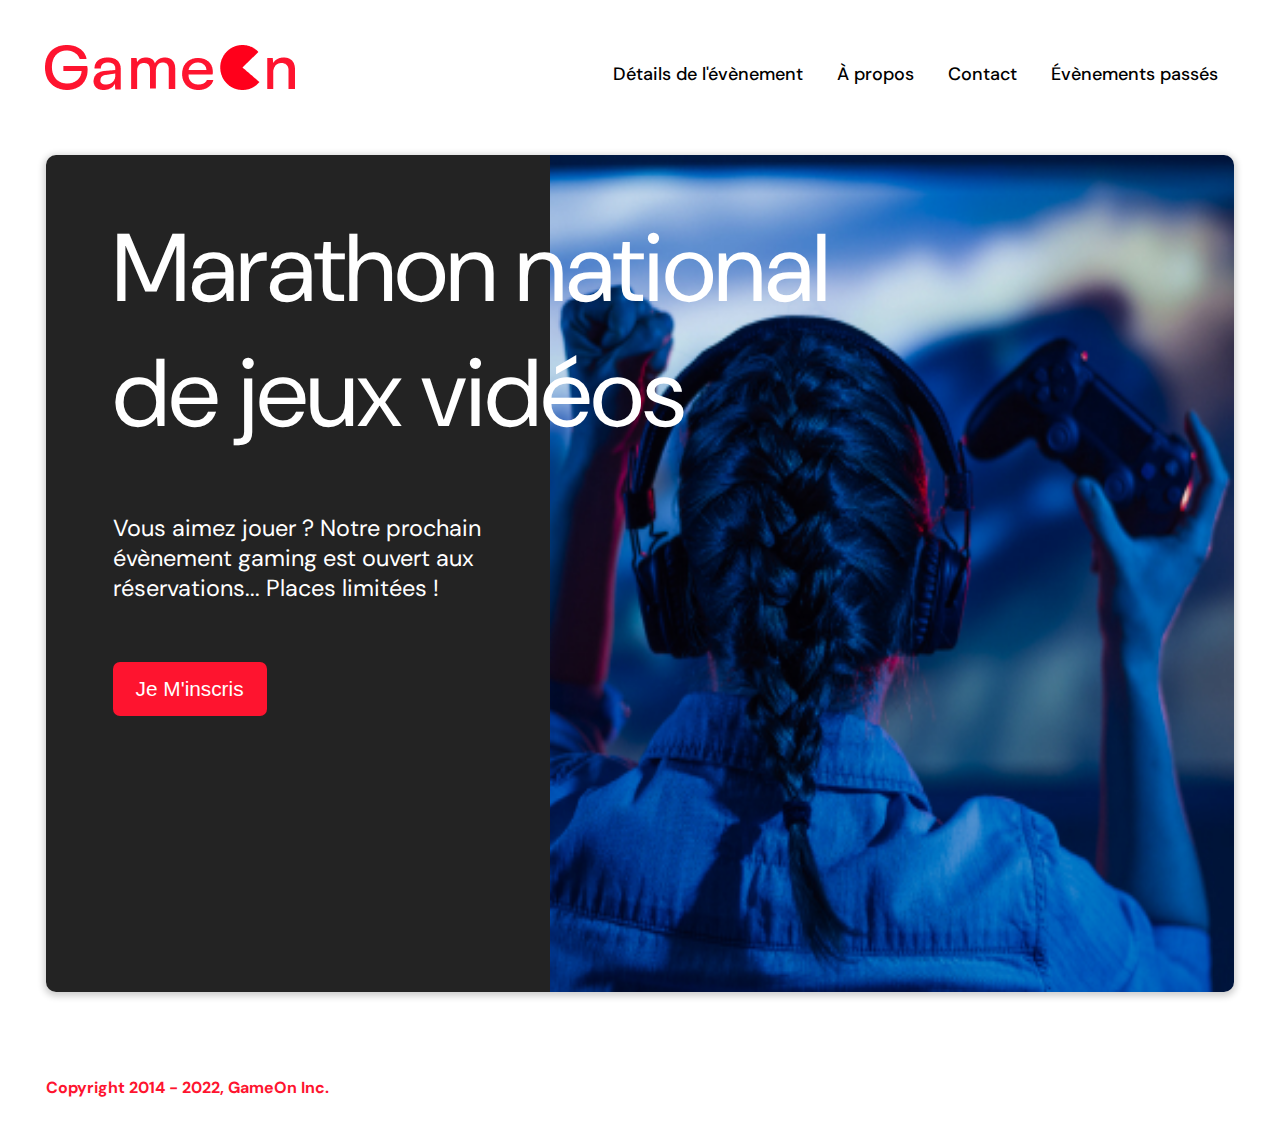
==== starterOnly/index.html @ b4ab7471 "first commit" ====
<!DOCTYPE html>
<html lang="fr">
  <head>
    <meta charset="utf-8" />
    <title>Reservation</title>
    <meta name="viewport" content="width=device-width,initial-scale=1" />
    <link rel="stylesheet" href="modal.css" />
    <link rel="stylesheet" href="https://cdnjs.cloudflare.com/ajax/libs/font-awesome/4.7.0/css/font-awesome.min.css">
    <link
      href="https://fonts.googleapis.com/css?family=DM+Sans"
      rel="stylesheet"
    />
    <link rel="preconnect" href="https://fonts.googleapis.com">
<link rel="preconnect" href="https://fonts.gstatic.com" crossorigin>
<link href="https://fonts.googleapis.com/css2?family=DM+Sans:opsz,wght@9..40,300;9..40,400;9..40,500;9..40,600;9..40,700&display=swap" rel="stylesheet">
  </head>
  <body>
    <div class="topnav" id="myTopnav">
        <div class="header-logo">
          <img alt="logo" src="Logo.png" width="auto" height="auto" />
        </div>
        <div class="main-navbar">
          <div class="nav_menu">
            <!-- <a href="#" class="active"><span>Accueil</span></a> -->
            <a href="#"><span>Détails de l'évènement</span></a>
            <a href="#"><span>À propos</span></a>
            <a href="#"><span>Contact</span></a>
            <a href="#"><span>Évènements passés</span></a>
          </div>
          <a href="javascript:void(0);" class="icon" onclick="editNav()">
          
            <i class="fa fa-bars"></i>
          </a>
       </div>
      </div>
    </div>
    <main>
      <div class="hero-section">
        <div class="hero-content">
          <h1 class="hero-headline">
            Marathon national<br>
            de jeux vidéos
          </h1>
          <p class="hero-text">
            Vous aimez jouer ? Notre prochain évènement gaming est ouvert
            aux réservations... Places limitées !
          </p>
          <button class="btn-signup modal-btn">
            je m'inscris
          </button>
        </div>
        <div class="hero-img">
          <img src="./bg_img.jpg" alt="img" />
        </div>
        <button class="btn-signup modal-btn">
          je m'inscris
        </button>
      </div>

      <div class="bground">
        <div class="content">
          <span class="close"></span>
          <div class="modal-body">
            <form
              name="reserve"
              action="index.html"
              method="get"
              onsubmit="return validate();"
            >
              <div
                class="formData">
                <label>Prénom</label><br>
                <input
                  class="text-control"
                  type="text"
                  id="first"
                  name="first"
                  minlength="2"
                /><br>
              </div>
              <div
                class="formData">
                <label>Nom</label><br>
                <input
                  class="text-control"
                  type="text"
                  id="last"
                  name="last"
                /><br>
              </div>
              <div
                class="formData">
                <label>E-mail</label><br>
                <input
                  class="text-control"
                  type="email"
                  id="email"
                  name="email"
                /><br>
              </div>
              <div
                class="formData">
                <label>Date de naissance</label><br>
                <input
                  class="text-control"
                  type="date"
                  id="birthdate"
                  name="birthdate"
                /><br>
              </div>
              <div
                class="formData">
                <label>À combien de tournois GameOn avez-vous déjà participé ?</label><br>
                <input type="number" class="text-control" id="quantity" name="quantity" min="0" max="99">
              </div>
              <p class="text-label">A quel tournoi souhaitez-vous participer cette année ?</p>
              <div
                class="formData">
                <input
                  class="checkbox-input"
                  type="radio"
                  id="location1"
                  name="location"
                  value="New York"
                />
                <label class="checkbox-label" for="location1">
                  <span class="checkbox-icon"></span>
                  New York</label
                >
                <input
                  class="checkbox-input"
                  type="radio"
                  id="location2"
                  name="location"
                  value="San Francisco"
                />
                <label class="checkbox-label" for="location2">
                  <span class="checkbox-icon"></span>
                  San Francisco</label
                >
                <input
                  class="checkbox-input"
                  type="radio"
                  id="location3"
                  name="location"
                  value="Seattle"
                />
                <label class="checkbox-label" for="location3">
                  <span class="checkbox-icon"></span>
                  Seattle</label
                >
                <input
                  class="checkbox-input"
                  type="radio"
                  id="location4"
                  name="location"
                  value="Chicago"
                />
                <label class="checkbox-label" for="location4">
                  <span class="checkbox-icon"></span>
                  Chicago</label
                >
                <input
                  class="checkbox-input"
                  type="radio"
                  id="location5"
                  name="location"
                  value="Boston"
                />
                <label class="checkbox-label" for="location5">
                  <span class="checkbox-icon"></span>
                  Boston</label
                >
                <input
                  class="checkbox-input"
                  type="radio"
                  id="location6"
                  name="location"
                  value="Portland"
                />
                <label class="checkbox-label" for="location6">
                  <span class="checkbox-icon"></span>
                  Portland</label
                >
              </div>

              <div
                class="formData">
                <input
                  class="checkbox-input"
                  type="checkbox"
                  id="checkbox1"
                  checked
                />
                <label class="checkbox2-label" for="checkbox1" required>
                  <span class="checkbox-icon"></span>
                  J'ai lu et accepté les conditions d'utilisation.
                </label>
                <br>
                <input class="checkbox-input" type="checkbox" id="checkbox2" />
                <label class="checkbox2-label" for="checkbox2">
                  <span class="checkbox-icon"></span>
                  Je Je souhaite être prévenu des prochains évènements.
                </label>
                <br>
              </div>
              <input
                class="btn-submit"
                type="submit"
                class="button"
                value="C'est parti"
              />
            </form>
          </div>
        </div>
      </div>
    </main>
    <footer>
      <p class="copyrights">
        Copyright 2014 - 2022, GameOn Inc.
      </p>
    </footer>
    <script src="modal.js"></script>
  </body>
</html>
---- starterOnly/modal.css ----
:root {
  --font-default: "DM Sans", Arial, Helvetica, sans-serif;
  --font-slab: var(--font-default);
  --modal-duration: 0.8s;
}
* {
  box-sizing: border-box;
  margin: 0;
  padding: 0;
}
/* Landing Page */

body {
  margin: 0;
  display: flex;
  flex-direction: column;
  background-image: url("background.png");
  font-family: var(--font-default);
  font-size: 18px;
  max-width: 1300px;
  margin: 0 auto;
}

p {
  margin-bottom: 0;
  padding: 0.5vw;
}

img {
  padding-right: 1rem;
}

.topnav {
  overflow: hidden;
  margin: 3.5%;
}
.header-logo {
    float: left;
}
.main-navbar {
    float: right;
}
.topnav a {
  float: left;
  display: block;
  color: #000000;
  text-align: center;
  padding: 12px 12px;
  margin: 5px;
  text-decoration: none;
  font-size: 18px;
  font-weight: 500;
  font-family: "DM Sans" , sans-serif;
}

.topnav a:hover {
  background-color: #ff0000;
  color: #ffffff;
  border-radius: 15px;
  text-decoration: underline;
  text-decoration-thickness: 1px;
  text-underline-offset: 5px;
 
}

.topnav a.active {
  background-color: #ff0000;
  color: #ffffff;
  border-radius: 15px;
}

.topnav .icon {
  color:#FF001B ;
  display: none;
}

@media screen and (max-width: 768px) {
  .main-navbar {
    display: flex;
    flex-direction: column;
  }
  .nav_menu {
    padding-top: 30px;
  }
  .topnav a {
    display: none;
   
  }
  .topnav a.icon {
    float: right;
    display: block;
  }
  
  .header-logo img {
    float: left;
    width: 80%;
}
}
 
@media screen and (max-width: 768px) {
  .topnav.responsive {
    position: relative;
  }
  .topnav.responsive .icon {
    position: absolute;
    right: 0;
    top: -15px;
  }
  .topnav.responsive a {
    float: none;
    display: block;
    text-align: left;
  }
}



 @media screen and (max-width: 540px) {
  .topnav a {
    display: none;
  }
  .topnav a.icon {
    float: right;
    display: block;
    margin-top: 0px;
  }
  .nav_menu {
    padding-top: 0px;
  }
  .header-logo img {
    float: left;
    width: 50%;
}
} 

main {
  font-size: 130%;
  font-weight: bolder;
  color: black;
  padding-top: 0.5vw;
  padding-left: 2vw;
  padding-right: 2vw;
  margin: 1px 20px 15px;
  border-radius: 2rem;
  text-align: justify;


}

.modal-btn {
  font-size: 145%;
  background: #fe142f;
  display: flex;
  margin: auto;
  padding: 2em;
  color: #fff;
  padding: 0.75rem 2.5rem;
  border-radius: 1rem;
  cursor: pointer;
}

.modal-btn:hover {
  background: #3876ac;
}

.footer {
  margin: 20px;
  padding: 10px;
  font-family: var(--font-slab);
}

/* Modal form */

.button {
  background: #fe142f;
  margin-top: 0.5em;
  padding: 1em;
  color: #fff;
  border-radius: 15px;
  cursor: pointer;
  font-size: 16px;
}

.button:hover {
  background: #3876ac;
}

.smFont {
  font-size: 16px;
}

.bground {
  display: none;
  position: fixed;
  z-index: 1;
  left: 0;
  top: 0;
  height: 100%;
  width: 100%;
  overflow: auto;
  background-color: rgba(26, 39, 156, 0.4);
}

.content {
  margin: 5% auto;
  width: 100%;
  max-width: 500px;
  animation-name: modalopen;
  animation-duration: var(--modal-duration);
  background: #232323;
  border-radius: 10px;
  overflow: hidden;
  position: relative;
  color: #fff;
  padding-top: 10px;
}

.modal-body {
  padding: 15px 8%;
  margin: 15px auto;
}

label {
  font-family: var(--font-default);
  font-size: 17px;
  font-weight: normal;
  display: inline-block;
  margin-bottom: 11px;
}
input {
  padding: 8px;
  border: 0.8px solid #ccc;
  outline: none;
}
.text-control {
  margin: 0;
  padding: 8px;
  width: 100%;
  border-radius: 8px;
  font-size: 20px;
  height: 48px;
}
.formData[data-error]::after {
  content: attr(data-error);
  font-size: 0.4em;
  color: #e54858;
  display: block;
  margin-top: 7px;
  margin-bottom: 7px;
  text-align: right;
  line-height: 0.3;
  opacity: 0;
  transition: 0.3s;
}
.formData[data-error-visible="true"]::after {
  opacity: 1;
}
.formData[data-error-visible="true"] .text-control {
  border: 2px solid #e54858;
}
/* 
input[data-error]::after {
    content: attr(data-error);
    font-size: 0.4em;
    color: red;
} */
.checkbox-label,
.checkbox2-label {
  position: relative;
  margin-left: 36px;
  font-size: 12px;
  font-weight: normal;
}
.checkbox-label .checkbox-icon,
.checkbox2-label .checkbox-icon {
  display: block;
  width: 20px;
  height: 20px;
  border: 2px solid #279e7a;
  border-radius: 50%;
  text-indent: 29px;
  white-space: nowrap;
  position: absolute;
  left: -30px;
  top: -1px;
  transition: 0.3s;
}
.checkbox-label .checkbox-icon::after,
.checkbox2-label .checkbox-icon::after {
  content: "";
  width: 13px;
  height: 13px;
  background-color: #279e7a;
  border-radius: 50%;
  text-indent: 29px;
  white-space: nowrap;
  position: absolute;
  left: 50%;
  top: 50%;
  transform: translate(-50%, -50%);
  transition: 0.3s;
  opacity: 0;
}
.checkbox-input {
  display: none;
}
.checkbox-input:checked + .checkbox-label .checkbox-icon::after,
.checkbox-input:checked + .checkbox2-label .checkbox-icon::after {
  opacity: 1;
}
.checkbox-input:checked + .checkbox2-label .checkbox-icon {
  background: #279e7a;
}
.checkbox2-label .checkbox-icon {
  border-radius: 4px;
  border: 0;
  background: #c4c4c4;
}
.checkbox2-label .checkbox-icon::after {
  width: 7px;
  height: 4px;
  border-radius: 2px;
  background: transparent;
  border: 2px solid transparent;
  border-bottom-color: #fff;
  border-left-color: #fff;
  transform: rotate(-55deg);
  left: 21%;
  top: 19%;
}
.close {
  position: absolute;
  right: 15px;
  top: 15px;
  width: 32px;
  height: 32px;
  opacity: 1;
  cursor: pointer;
  transform: scale(0.7);
}
.close:before,
.close:after {
  position: absolute;
  left: 15px;
  content: " ";
  height: 33px;
  width: 3px;
  background-color: #fff;
}
.close:before {
  transform: rotate(45deg);
}
.close:after {
  transform: rotate(-45deg);
}
.btn-submit,
.btn-signup {
  background: #fe142f;
  display: block;
  margin: 0 auto;
  border-radius: 7px;
  font-size: 1rem;
  padding: 12px 82px;
  color: #fff;
  cursor: pointer;
  border: 0;
}
/* custom select styles */
.custom-select {
  position: relative;
  font-family: Arial;
  font-size: 1.1rem;
  font-weight: normal;
}

.custom-select select {
  display: none;
}
.select-selected {
  background-color: #fff;
}

/* Style the arrow inside the select element: */
.select-selected:after {
  position: absolute;
  content: "";
  top: 10px;
  right: 13px;
  width: 11px;
  height: 11px;
  border: 3px solid transparent;
  border-bottom-color: #f00;
  border-left-color: #f00;
  transform: rotate(-48deg);
  border-radius: 5px 0 5px 0;
}

/* Point the arrow upwards when the select box is open (active): */
.select-selected.select-arrow-active:after {
  transform: rotate(135deg);
  top: 13px;
}

.select-items div,
.select-selected {
  color: #000;
  padding: 11px 16px;
  border: 1px solid transparent;
  border-color: transparent transparent rgba(0, 0, 0, 0.1) transparent;
  cursor: pointer;
  border-radius: 8px;
  height: 48px;
}

/* Style items (options): */
.select-items {
  position: absolute;
  background-color: #fff;
  top: 89%;
  left: 0;
  right: 0;
  z-index: 99;
}

/* Hide the items when the select box is closed: */
.select-hide {
  display: none;
}

.select-items div:hover,
.same-as-selected {
  background-color: rgba(0, 0, 0, 0.1);
}
/* custom select end */
.text-label {
  font-weight: normal;
  font-size: 16px;
}
.hero-section {
  min-height: 93vh;
  border-radius: 10px;
  display: grid;
  grid-template-columns: repeat(12, 1fr);
  overflow: hidden;
  box-shadow: 0 2px 7px 2px rgba(0, 0, 0, 0.2);
  margin-bottom: 10px;
}
.hero-content {
  padding: 51px 67px;
  grid-column: span 4;
  background: #232323;
  color: #fff;
  position: relative;
  text-align: left;
  min-width: 424px;
}
.hero-content::after {
  content: "";
  width: 100%;
  height: 100%;
  background: #232323;
  position: absolute;
  right: -80px;
  top: 0;
}
.hero-content > * {
  position: relative;
  z-index: 1;
}
.hero-headline {
  font-size: 6rem;
  font-weight: normal;
  white-space: nowrap;
}
.hero-text {
  width: 146%;
  font-weight: normal;
  margin-top: 57px;
  padding: 0;
}
.btn-signup {
  outline: none;
  text-transform: capitalize;
  font-size: 1.3rem;
  padding: 15px 23px;
  margin: 0;
  margin-top: 59px;
}
.hero-img {
  grid-column: span 8;
}
.hero-img img {
  width: 100%;
  height: 100%;
  display: block;
  padding: 0;
}
.copyrights {
  color: #fe142f;
  padding: 0;
  font-size: 1rem;
  margin: 60px 0 30px;
  font-weight: bolder;
}
.hero-section > .btn-signup {
  display: none;
}
footer {
  padding-left: 2vw;
  padding-right: 2vw;
  margin: 0 20px;
}
@media screen and (max-width: 800px) {
  .hero-section {
    display: block;
    box-shadow: unset;
  }
  .hero-content {
    background: #fff;
    color: #000;
    padding: 20px;
  }
  .hero-content::after {
    content: unset;
  }
  .hero-content .btn-signup {
    display: none;
  }
  .hero-headline {
    font-size: 4.5rem;
    white-space: normal;
  }
  .hero-text {
    width: unset;
    font-size: 1.5rem;
  }
  .hero-img img {
    border-radius: 10px;
    margin-top: 40px;
  }
  .hero-section > .btn-signup {
    display: block;
    margin: 32px auto 10px;
    padding: 12px 35px;
  }
  .copyrights {
    margin-top: 50px;
    text-align: center;
  }
}

@keyframes modalopen {
  from {
    opacity: 0;
    transform: translateY(-150px);
  }
  to {
    opacity: 1;
  }
}
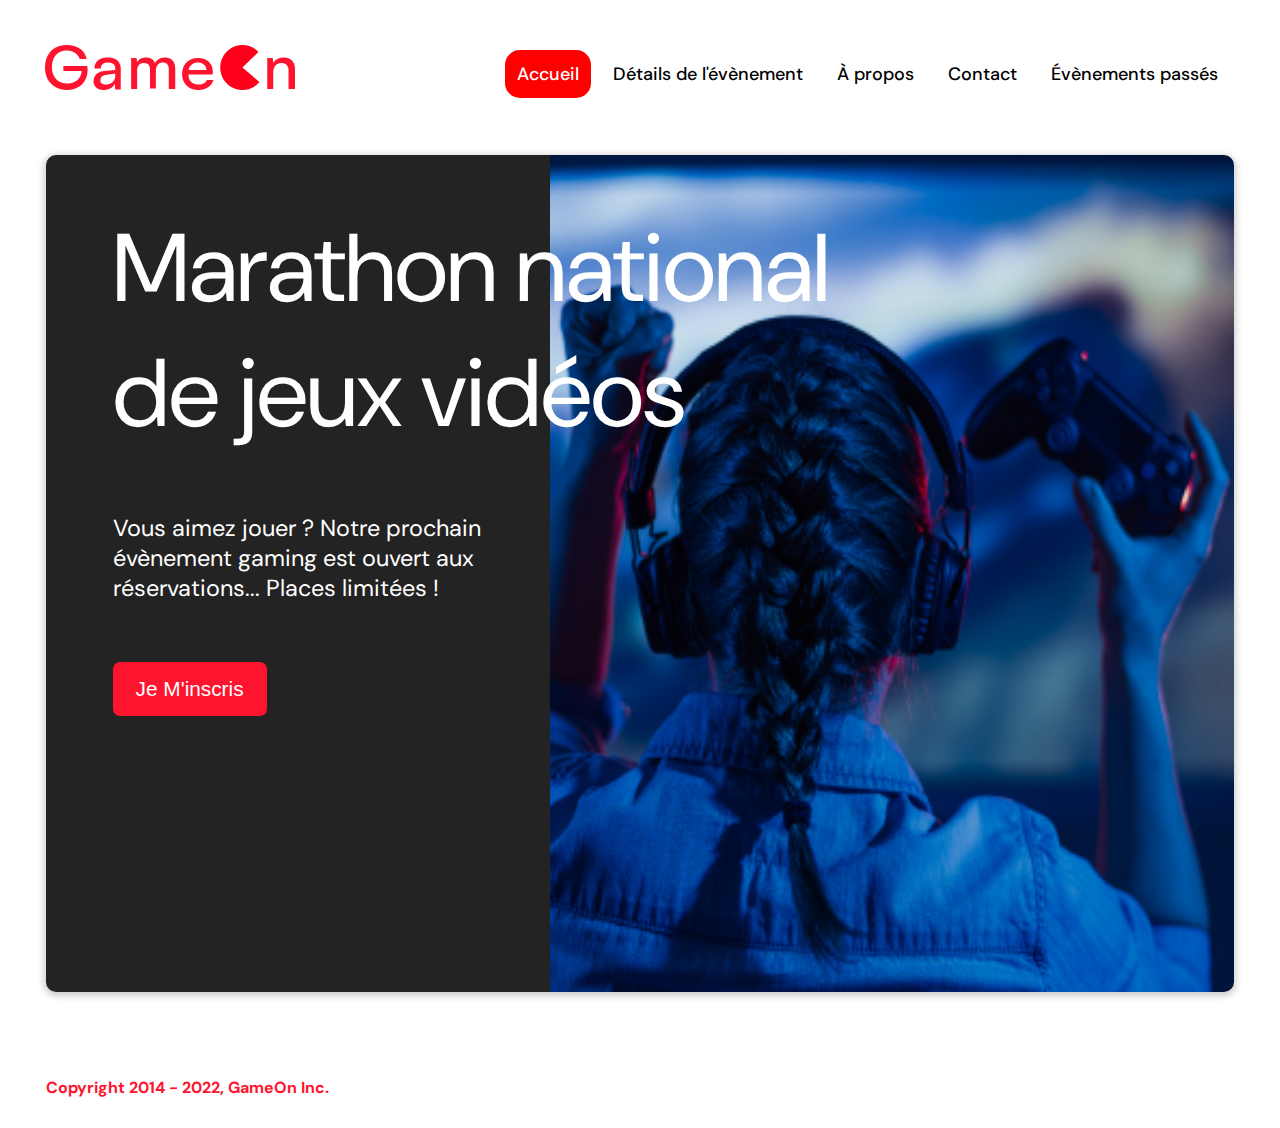
==== commit 7d2efe90: "modifier_README" ====
--- a/starterOnly/index.html
+++ b/starterOnly/index.html
@@ -21,7 +21,7 @@
         </div>
         <div class="main-navbar">
           <div class="nav_menu">
-            <!-- <a href="#" class="active"><span>Accueil</span></a> -->
+            <a href="#" class="active"><span>Accueil</span></a>
             <a href="#"><span>Détails de l'évènement</span></a>
             <a href="#"><span>À propos</span></a>
             <a href="#"><span>Contact</span></a>
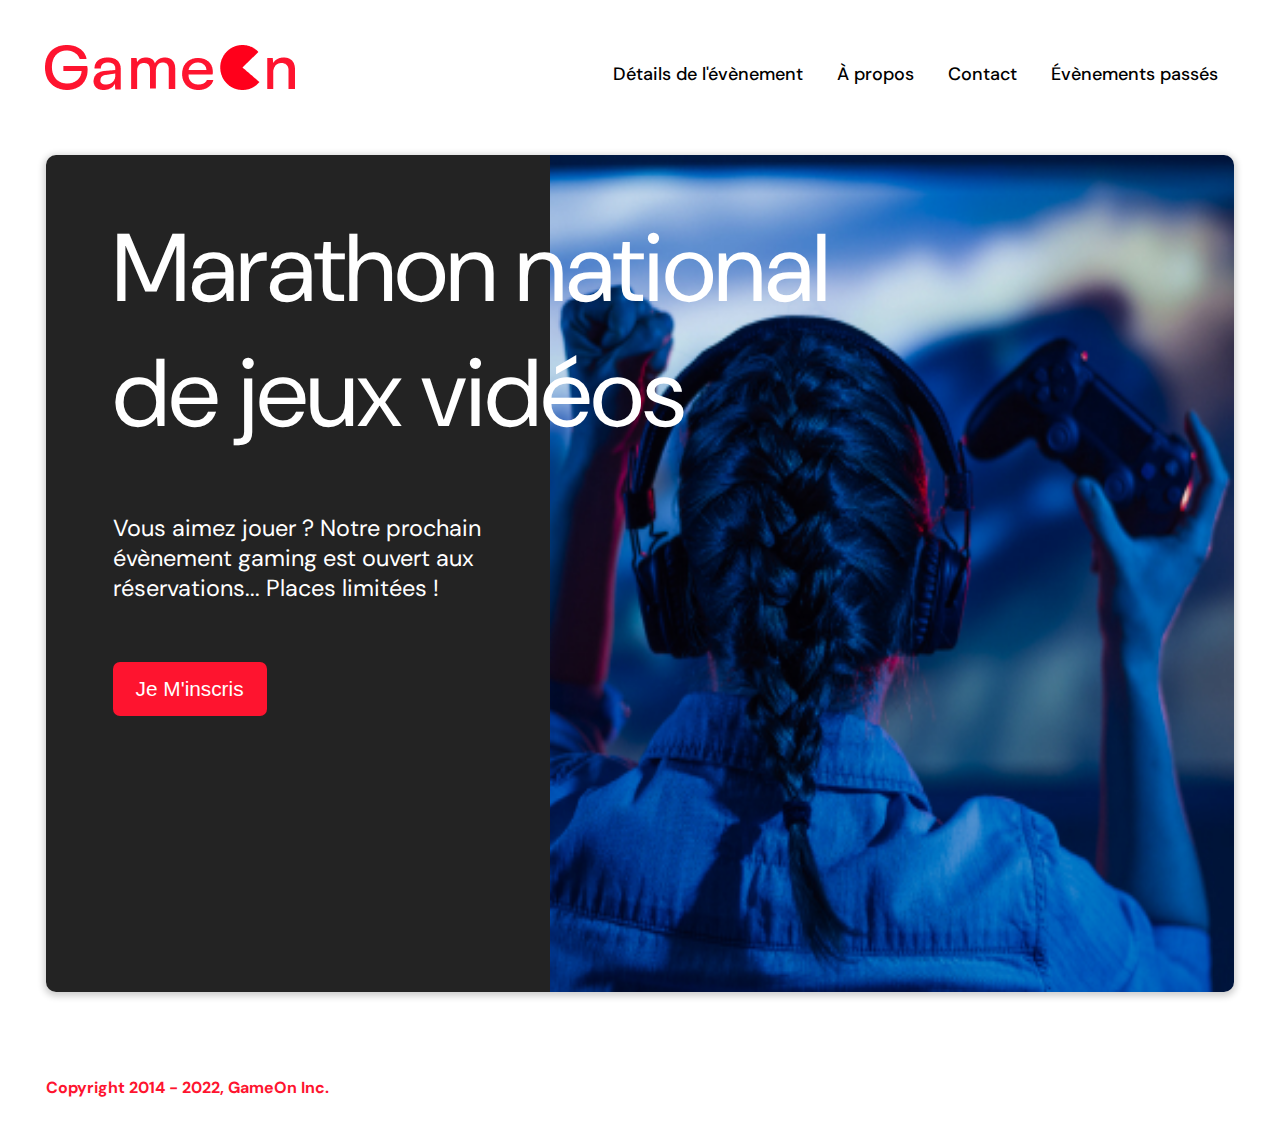
==== commit 2d1d9b52: "ajout les validation des champ" ====
--- a/starterOnly/index.html
+++ b/starterOnly/index.html
@@ -2,9 +2,9 @@
 <html lang="fr">
   <head>
     <meta charset="utf-8" />
-    <title>Reservation</title>
+    
     <meta name="viewport" content="width=device-width,initial-scale=1" />
-    <link rel="stylesheet" href="modal.css" />
+    
     <link rel="stylesheet" href="https://cdnjs.cloudflare.com/ajax/libs/font-awesome/4.7.0/css/font-awesome.min.css">
     <link
       href="https://fonts.googleapis.com/css?family=DM+Sans"
@@ -13,6 +13,10 @@
     <link rel="preconnect" href="https://fonts.googleapis.com">
 <link rel="preconnect" href="https://fonts.gstatic.com" crossorigin>
 <link href="https://fonts.googleapis.com/css2?family=DM+Sans:opsz,wght@9..40,300;9..40,400;9..40,500;9..40,600;9..40,700&display=swap" rel="stylesheet">
+<meta name="description"
+content="GameOn Landing Page - Video Game conference and competition">
+<title>GameON</title>
+<link rel="stylesheet" href="modal.css" />
   </head>
   <body>
     <div class="topnav" id="myTopnav">
@@ -21,11 +25,11 @@
         </div>
         <div class="main-navbar">
           <div class="nav_menu">
-            <a href="#" class="active"><span>Accueil</span></a>
-            <a href="#"><span>Détails de l'évènement</span></a>
-            <a href="#"><span>À propos</span></a>
-            <a href="#"><span>Contact</span></a>
-            <a href="#"><span>Évènements passés</span></a>
+            <!-- <a href="#" class="active"><span>Accueil</span></a> -->
+            <a href="#" id="nav_details"><span>Détails de l'évènement</span></a>
+            <a href="#" id="nav_about"><span>À propos</span></a>
+            <a href="#" id="nav_contact"><span>Contact</span></a>
+            <a href="#" id="nav_evenementpasse"><span>Évènements passés</span></a>
           </div>
           <a href="javascript:void(0);" class="icon" onclick="editNav()">
           
@@ -59,7 +63,7 @@
 
       <div class="bground">
         <div class="content">
-          <span class="close"></span>
+          <span class="close" id="closebtn"></span>
           <div class="modal-body">
             <form
               name="reserve"
--- a/starterOnly/modal.css
+++ b/starterOnly/modal.css
@@ -14,7 +14,7 @@
   margin: 0;
   display: flex;
   flex-direction: column;
-  background-image: url("background.png");
+  /* background-image: url("./background.png"); */
   font-family: var(--font-default);
   font-size: 18px;
   max-width: 1300px;
@@ -74,64 +74,7 @@
   display: none;
 }
 
-@media screen and (max-width: 768px) {
-  .main-navbar {
-    display: flex;
-    flex-direction: column;
-  }
-  .nav_menu {
-    padding-top: 30px;
-  }
-  .topnav a {
-    display: none;
-   
-  }
-  .topnav a.icon {
-    float: right;
-    display: block;
-  }
-  
-  .header-logo img {
-    float: left;
-    width: 80%;
-}
-}
- 
-@media screen and (max-width: 768px) {
-  .topnav.responsive {
-    position: relative;
-  }
-  .topnav.responsive .icon {
-    position: absolute;
-    right: 0;
-    top: -15px;
-  }
-  .topnav.responsive a {
-    float: none;
-    display: block;
-    text-align: left;
-  }
-}
-
-
-
- @media screen and (max-width: 540px) {
-  .topnav a {
-    display: none;
-  }
-  .topnav a.icon {
-    float: right;
-    display: block;
-    margin-top: 0px;
-  }
-  .nav_menu {
-    padding-top: 0px;
-  }
-  .header-logo img {
-    float: left;
-    width: 50%;
-}
-} 
+
 
 main {
   font-size: 130%;
@@ -505,49 +448,18 @@
 .hero-section > .btn-signup {
   display: none;
 }
+.error-message {
+  color: red;
+  font-size: 0.8rem;
+  margin-top: 5px;
+}
+
 footer {
   padding-left: 2vw;
   padding-right: 2vw;
   margin: 0 20px;
 }
-@media screen and (max-width: 800px) {
-  .hero-section {
-    display: block;
-    box-shadow: unset;
-  }
-  .hero-content {
-    background: #fff;
-    color: #000;
-    padding: 20px;
-  }
-  .hero-content::after {
-    content: unset;
-  }
-  .hero-content .btn-signup {
-    display: none;
-  }
-  .hero-headline {
-    font-size: 4.5rem;
-    white-space: normal;
-  }
-  .hero-text {
-    width: unset;
-    font-size: 1.5rem;
-  }
-  .hero-img img {
-    border-radius: 10px;
-    margin-top: 40px;
-  }
-  .hero-section > .btn-signup {
-    display: block;
-    margin: 32px auto 10px;
-    padding: 12px 35px;
-  }
-  .copyrights {
-    margin-top: 50px;
-    text-align: center;
-  }
-}
+
 
 @keyframes modalopen {
   from {
@@ -559,3 +471,174 @@
   }
 }
 
+@media (max-width: 1100px) {
+  .hero-content {
+    min-width: unset;
+  }
+
+  .hero-headline {
+    font-size: 4.5rem;
+  }
+
+  .hero-text {
+    width: 250%;
+  }
+}
+
+@media screen and (max-width: 837px) {
+  .topnav.responsive {
+    position: relative;
+  }
+
+  .topnav.responsive .icon {
+    position: absolute;
+    right: 0;
+    top: 0;
+  }
+
+  .topnav.responsive a {
+    float: none;
+    display: block;
+    text-align: left;
+  }
+
+  .content {
+    margin-top: 80px;
+  }
+
+  .hero-section {
+    display: block;
+    box-shadow: unset;
+  }
+
+  .hero-content {
+    background: #fff;
+    color: #000;
+    padding: 0;
+    min-width: unset;
+  }
+
+  .hero-content::after {
+    content: unset;
+  }
+
+  .hero-content .btn-signup {
+    display: none;
+  }
+
+  .hero-img img {
+    border-radius: 10px;
+    margin-top: 40px;
+  }
+
+  .hero-section>.btn-signup {
+    display: block;
+    margin: 32px auto 10px;
+    padding: 12px 35px;
+  }
+
+  .copyrights {
+    margin-top: 50px;
+    text-align: center;
+  }
+  .nav_menu {
+    padding-top: 30px;
+  }
+
+  #nav_home::before {
+    width: 32%;
+  }
+
+  #nav_details::before {
+    width: 92%;
+  }
+
+  #nav_about::before {
+    width: 39%;
+  }
+
+  #nav_contact::before {
+    width: 34%;
+  }
+
+  #nav_evenementpasse::before {
+    width: 84%;
+  }
+
+  .hero-headline {
+    font-weight: 500;
+    line-height: 52px;
+    letter-spacing: 0px;
+    text-align: left;
+    font-size: calc(2.6rem + 2vw);
+    white-space: normal;
+  }
+
+  .hero-text {
+    font-weight: 400;
+    line-height: 17px;
+    letter-spacing: 0px;
+    text-align: left;
+    width: unset;
+    margin-top: 17px;
+    font-size: calc(0.7rem + 1vw);
+  }
+
+  .header-logo {
+    width: 105.64px;
+    height: 19px;
+    top: 33px;
+    left: 30px;
+  }
+
+  .header-logo img {
+    width: 105.64px;
+    height: 19px;
+    top: 33px;
+    left: 30px;
+  }
+
+  .topnav {
+    margin-top: 33px;
+    overflow: unset;
+  }
+
+  #nav-home {
+    margin-top: 54px;
+  }
+
+  .topnav a {
+    display: none;
+  }
+
+  .topnav a.icon {
+    float: right;
+    display: block;
+    margin-top: -15px;
+  }
+}
+
+
+
+@media screen and (max-width: 536px) {
+  .postRegisterContent {
+    min-width: 100%;
+    max-height: 657px;
+    height: 89.3%;
+    position: relative;
+    top: 79px;
+  }
+
+  .content {
+    margin: 80px 0 0 0;
+  }
+
+  .topnav a {
+    display: none;
+  }
+}
+
+@media screen and (max-width: 328px) {
+  .postRegisterContent-text {
+    padding-bottom: 214px;
+  }}
